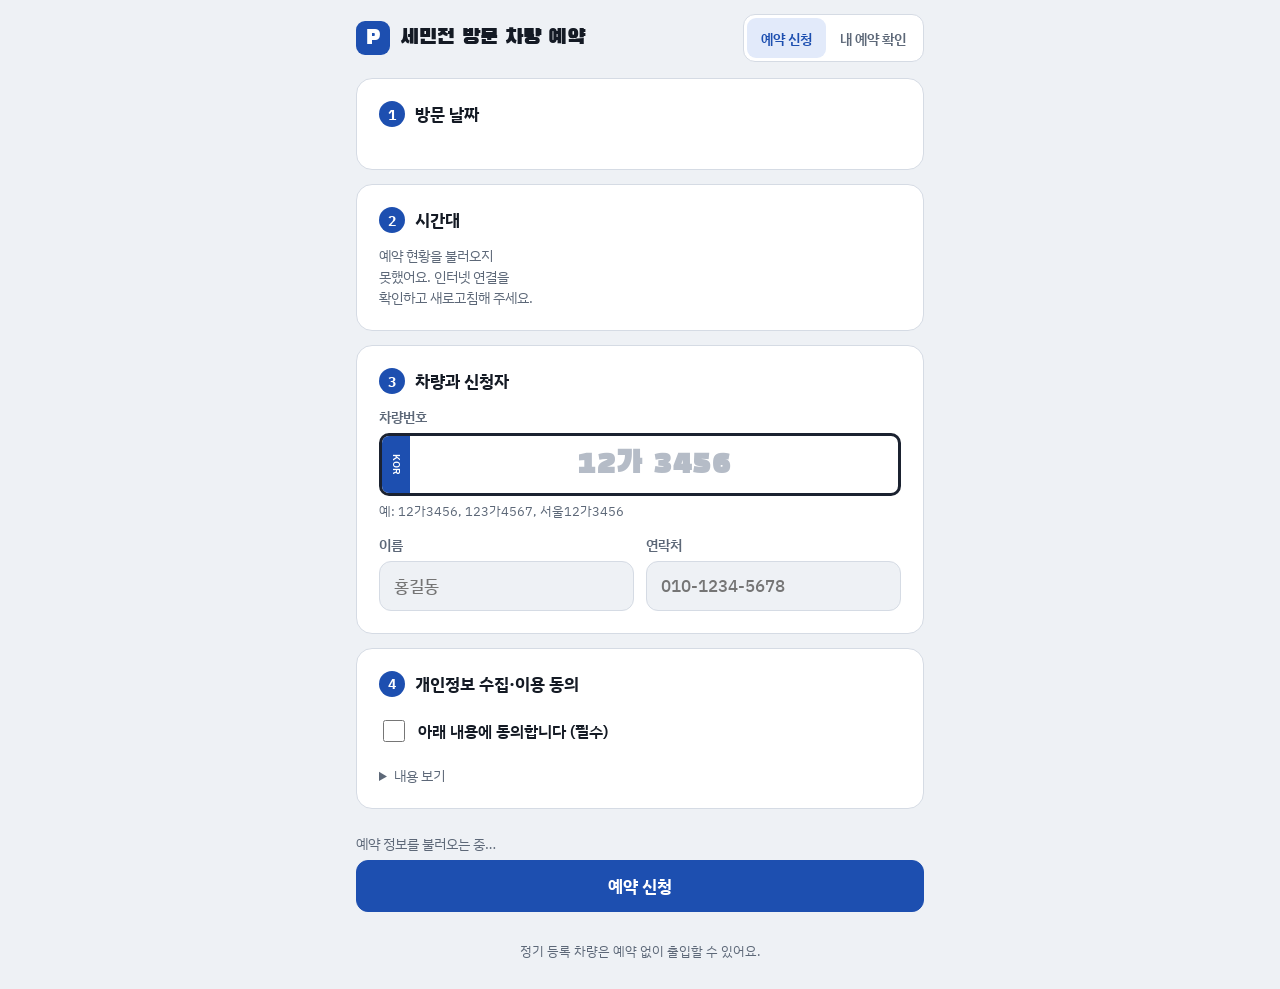
==== apply.html @ b9248f50 "Add files via upload" ====
<!doctype html>
<html lang="ko" data-page="semin">
<head>
  <meta charset="utf-8">
  <meta name="viewport" content="width=device-width, initial-scale=1, viewport-fit=cover">
  <title>세민전 방문 차량 예약 | 한국외국어대학교 글로벌캠퍼스</title>
  <meta name="theme-color" content="#1d4fb0">
  <meta name="description" content="세민전 방문 차량 예약 — 시간대를 고르고 차량번호를 입력하면 출입 예약이 바로 확정됩니다.">
  <link rel="icon" href="icon.svg" type="image/svg+xml">
  <link rel="apple-touch-icon" href="icon-192.png">
  <link rel="preconnect" href="https://fonts.googleapis.com">
  <link rel="stylesheet" href="https://fonts.googleapis.com/css2?family=Black+Han+Sans&family=IBM+Plex+Sans+KR:wght@400;500;600;700&family=IBM+Plex+Mono:wght@500;600&display=swap">
  <link rel="stylesheet" href="semin.css?v=2">
</head>
<body>
<div class="page">
  <header class="top">
    <a class="brand" href="./" title="세민전 안내 페이지로">
      <span class="brand-mark" aria-hidden="true">P</span>
      <span>세민전 방문 차량 예약</span>
    </a>
    <nav class="tabs" aria-label="메뉴">
      <button type="button" id="tabApply" aria-pressed="true">예약 신청</button>
      <button type="button" id="tabMine" aria-pressed="false">내 예약 확인</button>
    </nav>
  </header>

  <div class="notice" id="setupNotice" hidden></div>

  <!-- 예약 신청 -->
  <main id="applyView">
    <section class="step closed" id="closedNote" hidden>
      <h2 id="closedTitle">지금은 세민전 예약을 받지 않아요</h2>
      <p class="muted" id="closedText">예약이 열리면 이 페이지에서 신청할 수 있어요. 이미 한 예약은 [내 예약 확인]에서 볼 수 있어요.</p>
    </section>
    <form id="applyForm" novalidate>
      <section class="step" aria-labelledby="s1">
        <h2 id="s1"><span class="num">1</span>방문 날짜</h2>
        <div class="dates" id="dateStrip" role="radiogroup" aria-label="방문 날짜"></div>
        <p class="date-note" id="dateNote" role="status"></p>
      </section>

      <section class="step" aria-labelledby="s2">
        <h2 id="s2"><span class="num">2</span>시간대</h2>
        <div class="slots" id="slotList" role="radiogroup" aria-label="시간대">
          <p class="muted">예약 현황을 불러오는 중…</p>
        </div>
      </section>

      <section class="step" aria-labelledby="s3">
        <h2 id="s3"><span class="num">3</span>차량과 신청자</h2>
        <label class="field">차량번호
          <div class="plate">
            <span class="strip" aria-hidden="true">KOR</span>
            <input id="fPlate" autocomplete="off" spellcheck="false" placeholder="12가 3456" required>
          </div>
          <span class="hint" id="plateHint">예: 12가3456, 123가4567, 서울12가3456</span>
        </label>
        <div class="two">
          <label class="field">이름
            <input id="fName" autocomplete="name" maxlength="30" placeholder="홍길동" required>
          </label>
          <label class="field">연락처
            <input id="fPhone" type="tel" inputmode="numeric" autocomplete="tel" placeholder="010-1234-5678" maxlength="13" required>
          </label>
        </div>
      </section>

      <section class="step" aria-labelledby="s4">
        <h2 id="s4"><span class="num">4</span>개인정보 수집·이용 동의</h2>
        <label class="agree">
          <input type="checkbox" id="fAgree">
          <span>아래 내용에 동의합니다 (필수)</span>
        </label>
        <details class="terms">
          <summary>내용 보기</summary>
          <table>
            <tr><th>수집 항목</th><td>이름, 연락처, 차량번호, 방문 날짜·시간대</td></tr>
            <tr><th>이용 목적</th><td>세민전 방문 차량 출입 확인, 예약 관련 연락</td></tr>
            <tr><th>보관 기간</th><td>이름·연락처는 방문일로부터 30일 후 삭제</td></tr>
          </table>
          <p>동의하지 않으실 수 있으며, 이 경우 예약 신청을 할 수 없습니다.</p>
        </details>
      </section>

      <div class="submit-bar">
        <p class="summary" id="summary">시간대를 골라 주세요.</p>
        <p class="form-error" id="formError" role="alert"></p>
        <button type="submit" class="primary" id="submitBtn">예약 신청</button>
      </div>
    </form>
  </main>

  <!-- 신청 완료 -->
  <main id="doneView" hidden>
    <section class="ticket" aria-labelledby="doneTitle">
      <div class="ticket-head">
        <span class="check" aria-hidden="true">✓</span>
        <h2 id="doneTitle">예약이 확정됐어요</h2>
      </div>
      <dl class="ticket-body">
        <div><dt>예약번호</dt><dd class="mono" id="dCode"></dd></div>
        <div><dt>행사</dt><dd id="dEvent"></dd></div>
        <div><dt>방문 날짜</dt><dd id="dDate"></dd></div>
        <div><dt>시간대</dt><dd id="dSlot"></dd></div>
        <div><dt>차량번호</dt><dd><span class="mini-plate" id="dPlate"></span></dd></div>
      </dl>
      <p class="ticket-foot">예약한 시간대에 오시면 번호판 확인 후 바로 들어오실 수 있어요. 번호판 인식이 어려울 때는 <b>실시간 예약확인증</b>을 보여 주세요.</p>
    </section>
    <button type="button" class="primary pass-go" id="passBtn">실시간 예약확인증 열기</button>
    <div class="row-buttons">
      <button type="button" class="primary" id="againBtn">다른 예약 신청</button>
      <button type="button" id="toMineBtn">내 예약 확인·취소</button>
    </div>
  </main>

  <!-- 내 예약 확인·취소 -->
  <main id="mineView" hidden>
    <section class="step" aria-labelledby="m1">
      <h2 id="m1">내 예약 확인·취소</h2>
      <p class="muted">신청할 때 입력한 차량번호와 연락처를 넣어 주세요.</p>
      <form id="mineForm" class="two" novalidate>
        <label class="field">차량번호<input id="mPlate" autocomplete="off" placeholder="12가 3456"></label>
        <label class="field">연락처<input id="mPhone" type="tel" inputmode="numeric" placeholder="010-1234-5678" maxlength="13"></label>
        <button type="submit" class="primary wide" id="mineBtn">조회</button>
      </form>
      <p class="form-error" id="mineError" role="alert"></p>
      <div id="mineList"></div>
    </section>
  </main>

  <footer class="foot">
    <span id="footSlots"></span>
    <span>정기 등록 차량은 예약 없이 출입할 수 있어요.</span>
  </footer>
</div>

<script src="supabase.js"></script>
<script src="config.js"></script>
<script src="stats.js?v=2"></script>
<script src="semin.js?v=3"></script>
</body>
</html>
---- semin.css ----
/* =========================================================
   방문 차량 예약 — 신청 페이지 (모바일 우선, 확인 앱과 같은 색·글꼴)
   ========================================================= */
:root {
  --bg: #eef1f5; --surface: #ffffff; --ink: #141a24; --muted: #5d6878; --line: #d5dbe4;
  --plate: #ffffff; --plate-ink: #0d1117; --plate-edge: #1b2230;
  --accent: #1d4fb0; --accent-ink: #ffffff; --accent-soft: #e2eafa;
  --ok: #157a46; --ok-soft: #dff3e8; --warn: #9a5b00; --warn-soft: #fbefd9; --bad: #b3261e; --bad-soft: #fbe3e1;
  --display: "Black Han Sans", "IBM Plex Sans KR", "Apple SD Gothic Neo", "Malgun Gothic", sans-serif;
  --body: "IBM Plex Sans KR", "Apple SD Gothic Neo", "Malgun Gothic", system-ui, sans-serif;
  --mono: "IBM Plex Mono", ui-monospace, Menlo, monospace;
  color-scheme: light;
}
@media (prefers-color-scheme: dark) {
  :root {
    --bg: #0f131a; --surface: #171d27; --ink: #e7ecf3; --muted: #97a2b3; --line: #2a3342;
    --plate: #f2f4f7; --plate-ink: #0d1117; --plate-edge: #000000;
    --accent: #6f9cff; --accent-ink: #0b1220; --accent-soft: #1c2a47;
    --ok: #5fd39a; --ok-soft: #133224; --warn: #f0b860; --warn-soft: #3a2a10; --bad: #ff8a80; --bad-soft: #3d1a18;
    color-scheme: dark;
  }
}
[hidden] { display: none !important; }
* { box-sizing: border-box; }
html, body { margin: 0; }
body { background: var(--bg); color: var(--ink); font-family: var(--body); font-size: 16px; line-height: 1.5; word-break: keep-all; overflow-wrap: anywhere; -webkit-tap-highlight-color: transparent; }
button, input { font: inherit; color: inherit; }

.page {
  max-width: 600px; margin: 0 auto; display: grid; gap: 16px;
  padding-top: max(14px, env(safe-area-inset-top)); padding-bottom: max(28px, env(safe-area-inset-bottom));
  padding-left: max(16px, env(safe-area-inset-left)); padding-right: max(16px, env(safe-area-inset-right));
}

/* ---------- 머리글 ---------- */
.top { display: flex; align-items: center; justify-content: space-between; gap: 12px; flex-wrap: wrap; }
.brand { display: flex; align-items: center; gap: 10px; font-family: var(--display); font-size: 22px; }
a.brand { color: inherit; text-decoration: none; }
.brand-mark { width: 34px; height: 34px; border-radius: 9px; display: grid; place-items: center; background: var(--accent); color: var(--accent-ink); font-size: 20px; }
.tabs { display: inline-flex; background: var(--surface); border: 1px solid var(--line); border-radius: 12px; padding: 3px; }
.tabs button { border: 0; background: transparent; padding: 0 14px; min-height: 40px; border-radius: 9px; font-size: 14px; font-weight: 600; color: var(--muted); cursor: pointer; }
.tabs button[aria-pressed="true"] { background: var(--accent-soft); color: var(--accent); }
.notice { font-size: 14px; background: var(--warn-soft); border: 1px solid var(--warn); border-radius: 10px; padding: 12px 14px; }

/* ---------- 단계 카드 ---------- */
form#applyForm { display: grid; gap: 14px; }
.step { background: var(--surface); border: 1px solid var(--line); border-radius: 16px; padding: 18px 16px; display: grid; gap: 12px; }
.step h2 { margin: 0; font-size: 17px; font-weight: 700; display: flex; align-items: center; gap: 10px; }
.num { width: 26px; height: 26px; border-radius: 50%; display: inline-grid; place-items: center; background: var(--accent); color: var(--accent-ink); font-size: 14px; font-weight: 700; flex: none; }
.muted { color: var(--muted); margin: 0; font-size: 14px; }

/* 날짜 띠: 가로로 밀어서 고르기 */
.dates { display: flex; gap: 8px; overflow-x: auto; padding: 2px 2px 6px; margin: 0 -2px; scroll-snap-type: x proximity; -webkit-overflow-scrolling: touch; }
.date-chip { flex: none; scroll-snap-align: start; width: 64px; min-height: 72px; border-radius: 12px; border: 1px solid var(--line); background: var(--surface); display: grid; place-items: center; align-content: center; gap: 2px; cursor: pointer; padding: 6px 0; }
.date-chip .dw { font-size: 12px; color: var(--muted); }
.date-chip .dd { font-family: var(--mono); font-size: 20px; font-weight: 600; font-variant-numeric: tabular-nums; }
.date-chip .dl { font-size: 11px; color: var(--muted); }
.date-chip.sun .dw { color: var(--bad); } .date-chip.sat .dw { color: var(--accent); }
.date-chip:disabled { opacity: .4; cursor: not-allowed; }
/* 공개 예정 날짜: 흐리게 + 아래에 "10/21(수) 14시 오픈" */
.date-col { flex: none; width: 64px; display: grid; justify-items: stretch; align-content: start; gap: 5px; scroll-snap-align: start; }
.date-col .date-chip { width: 100%; }
.date-chip.sched { opacity: .42; border-style: dashed; cursor: default; }
.date-open { font-size: 11px; line-height: 1.3; font-weight: 700; text-align: center; color: var(--warn); white-space: nowrap; letter-spacing: -.02em; }
/* 세 시간대가 모두 찬 날: 붉은색 · 교내 행사 등 예약을 받지 않는 날: 회색(누를 수 없음) */
.date-chip.full { border-color: var(--line); background: var(--surface); }
.date-chip.full .dd, .date-chip.full .dw, .date-chip.full .dl { color: var(--muted); }
.date-full { font-size: 11px; line-height: 1.3; font-weight: 700; text-align: center; color: var(--bad); }
.date-chip.blocked, .date-chip.blocked:disabled { opacity: 1; background: var(--bg); border-color: var(--line); cursor: not-allowed; }
.date-chip.blocked .dw, .date-chip.blocked .dd, .date-chip.blocked .dl { color: var(--muted); opacity: .6; }
.date-chip.blocked .dd { text-decoration: line-through; text-decoration-thickness: 1.5px; }
.date-block { font-size: 11px; line-height: 1.3; font-weight: 700; text-align: center; color: var(--muted); letter-spacing: -.03em; }
.date-note { margin: 0; font-size: 14px; font-weight: 600; color: var(--warn); }
.date-note:empty { display: none; }
#applyForm.dates-only > section:nth-of-type(n+3), #applyForm.dates-only .submit-bar { display: none; }
.period { margin: 0; font-size: 14px; color: var(--muted); }
.period b { color: var(--ink); }
.closed h2 { color: var(--bad); }
.date-chip[aria-checked="true"] { background: var(--accent); border-color: var(--accent); color: var(--accent-ink); }
.date-chip[aria-checked="true"] .dw, .date-chip[aria-checked="true"] .dl { color: var(--accent-ink); }
.date-chip.full[aria-checked="true"] .dd, .date-chip.full[aria-checked="true"] .dw, .date-chip.full[aria-checked="true"] .dl { color: var(--accent-ink); }
.other-date { display: flex; align-items: center; gap: 10px; font-size: 14px; color: var(--muted); flex-wrap: wrap; }
.other-date input { min-height: 40px; border: 1px solid var(--line); border-radius: 10px; padding: 0 10px; background: var(--bg); }

/* 시간대 카드 */
.slots { display: grid; gap: 8px; }
.slot { display: grid; grid-template-columns: 1fr auto; align-items: center; gap: 4px 12px; text-align: left; min-height: 64px; padding: 10px 14px; border-radius: 12px; border: 1px solid var(--line); background: var(--surface); cursor: pointer; }
.slot .time { font-family: var(--mono); font-size: 18px; font-weight: 600; font-variant-numeric: tabular-nums; white-space: nowrap; }
.slot .left { font-size: 14px; font-weight: 600; color: var(--ok); white-space: nowrap; }
.slot .bar { grid-column: 1 / -1; height: 5px; border-radius: 99px; background: var(--line); overflow: hidden; }
.slot .bar i { display: block; height: 100%; background: var(--ok); border-radius: 99px; }
.slot.few .left { color: var(--warn); } .slot.few .bar i { background: var(--warn); }
.slot[aria-checked="true"] { border: 2px solid var(--accent); background: var(--accent-soft); padding: 9px 13px; }
.slot:disabled { cursor: not-allowed; opacity: .55; }
.slot:disabled .left { color: var(--muted); }
.slot.pre { opacity: .42; border-style: dashed; }
.slot.pre .left { color: var(--warn); }
.slot.full .bar i { background: var(--bad); }   /* 마감: 신청 안 받음과 같은 흐린 칸, 막대만 붉게 */

/* 입력 */
.field { display: grid; gap: 6px; font-size: 14px; font-weight: 600; color: var(--muted); min-width: 0; }
.field > input { min-height: 50px; border: 1px solid var(--line); border-radius: 12px; padding: 0 14px; background: var(--bg); font-size: 17px; font-weight: 500; color: var(--ink); min-width: 0; width: 100%; }
.field .hint { font-weight: 400; font-size: 13px; }
.field .hint.err { color: var(--bad); }
.two { display: grid; grid-template-columns: 1fr 1fr; gap: 12px; }
@media (max-width: 420px) { .two { grid-template-columns: 1fr; } }
.plate { display: flex; align-items: stretch; background: var(--plate); border: 3px solid var(--plate-edge); border-radius: 10px; overflow: hidden; }
.plate .strip { width: 28px; flex: none; background: #1d4fb0; color: #ffffff; display: grid; place-items: center; font: 600 10px/1.1 var(--body); writing-mode: vertical-rl; }
.plate input { flex: 1; min-width: 0; border: 0; outline: 0; background: transparent; color: var(--plate-ink); font-family: var(--display); font-size: 30px; letter-spacing: .05em; text-align: center; padding: 6px; }
.plate input::placeholder { color: #b5bcc7; }
.plate:focus-within, .field > input:focus, .other-date input:focus { outline: 3px solid var(--accent); outline-offset: 2px; }

.agree { display: flex; align-items: center; gap: 10px; font-weight: 600; cursor: pointer; min-height: 44px; }
.agree input { width: 22px; height: 22px; accent-color: var(--accent); flex: none; }
.terms summary { cursor: pointer; font-size: 14px; color: var(--muted); }
.terms table { width: 100%; border-collapse: collapse; margin-top: 8px; font-size: 14px; }
.terms th { text-align: left; width: 84px; color: var(--muted); font-weight: 600; padding: 6px 8px 6px 0; vertical-align: top; }
.terms td { padding: 6px 0; border-bottom: 1px solid var(--line); }
.terms p { font-size: 13px; color: var(--muted); margin: 8px 0 0; }

/* 신청 버튼 영역: 휴대폰에서는 화면 아래에 붙어 있음 */
.submit-bar { position: sticky; bottom: 0; z-index: 5; background: var(--bg); padding: 10px 0 max(6px, env(safe-area-inset-bottom)); display: grid; gap: 6px; border-top: 1px solid var(--line); }
.summary { margin: 0; font-size: 14px; color: var(--muted); }
.summary b { color: var(--ink); }
.form-error { margin: 0; font-size: 14px; color: var(--bad); font-weight: 600; }
.form-error:empty { display: none; }

button.primary, button { min-height: 52px; border-radius: 12px; border: 1px solid var(--line); background: var(--surface); font-weight: 700; font-size: 17px; cursor: pointer; padding: 0 18px; }
button.primary { background: var(--accent); border-color: var(--accent); color: var(--accent-ink); }
button:disabled { opacity: .55; cursor: default; }
button:focus-visible, .date-chip:focus-visible, .slot:focus-visible { outline: 3px solid var(--accent); outline-offset: 2px; }
.wide { grid-column: 1 / -1; }

/* 완료 티켓 */
.ticket { background: var(--surface); border: 1px solid var(--line); border-radius: 18px; overflow: hidden; }
.ticket-head { background: var(--ok-soft); padding: 22px 18px; display: flex; align-items: center; gap: 14px; border-bottom: 2px dashed var(--line); }
.ticket-head h2 { margin: 0; font-family: var(--display); font-weight: 400; font-size: 26px; color: var(--ok); }
.check { width: 40px; height: 40px; border-radius: 50%; background: var(--ok); color: var(--ok-soft); display: grid; place-items: center; font-size: 22px; font-weight: 700; flex: none; }
.ticket-body { margin: 0; padding: 18px; display: grid; gap: 12px; }
.ticket-body div { display: grid; grid-template-columns: 90px 1fr; align-items: center; }
.ticket-body dt { color: var(--muted); font-size: 14px; }
.ticket-body dd { margin: 0; font-size: 18px; font-weight: 600; }
.mono { font-family: var(--mono); letter-spacing: .08em; }
.ticket-foot { margin: 0; padding: 0 18px 18px; font-size: 14px; color: var(--muted); }
.mini-plate { display: inline-block; font-family: var(--display); font-weight: 400; font-size: 20px; letter-spacing: .05em; color: var(--plate-ink); background: var(--plate); border: 2px solid var(--plate-edge); border-radius: 6px; padding: 1px 10px; }
.row-buttons { display: grid; grid-template-columns: 1fr 1fr; gap: 10px; }

/* 내 예약 */
#mineForm { align-items: end; }
.my-item { display: grid; grid-template-columns: 1fr auto; gap: 4px 12px; align-items: center; padding: 12px 0; border-top: 1px solid var(--line); }
.my-item .when { font-weight: 700; }
.ev-tag { display: inline-block; margin-left: 4px; padding: 1px 8px; border-radius: 99px; background: var(--accent-soft); color: var(--accent); font-size: 12px; font-weight: 700; vertical-align: 2px; }
.my-item .meta { font-size: 13px; color: var(--muted); }
.my-item .acts { grid-row: 1 / span 2; grid-column: 2; display: flex; gap: 8px; }
.my-item button { min-height: 44px; font-size: 14px; padding: 0 14px; }
.my-item button.to-pass { color: var(--accent); border-color: var(--accent); }
button.pass-go { width: 100%; margin-bottom: 10px; }
.my-item button.arm { color: var(--bad); border-color: var(--bad); }
.my-item.gone { opacity: .5; }
.my-item .no-cancel { display: inline-flex; align-items: center; min-height: 44px; padding: 0 12px; font-size: 13px; font-weight: 700; color: var(--muted); border: 1px dashed var(--line); border-radius: 12px; white-space: nowrap; }
.my-item .started-note { grid-column: 1 / -1; font-size: 13px; font-weight: 600; color: var(--warn); }

.foot { display: grid; gap: 2px; font-size: 13px; color: var(--muted); text-align: center; padding-top: 6px; }

@media (min-width: 640px) {
  .step { padding: 22px 22px; }
  .slots { grid-template-columns: repeat(3, 1fr); }
  .slot { grid-template-columns: 1fr; text-align: center; justify-items: center; }
  .slot .time { font-size: 16px; }
  .slot .bar { width: 100%; }
  .submit-bar { position: static; border-top: 0; background: transparent; }
}
}

/* ---------- 세민전 신청 페이지 추가분 ---------- */
.date-ev { font-size: 11px; line-height: 1.3; font-weight: 700; text-align: center; color: var(--accent); }
.foot a { color: inherit; }
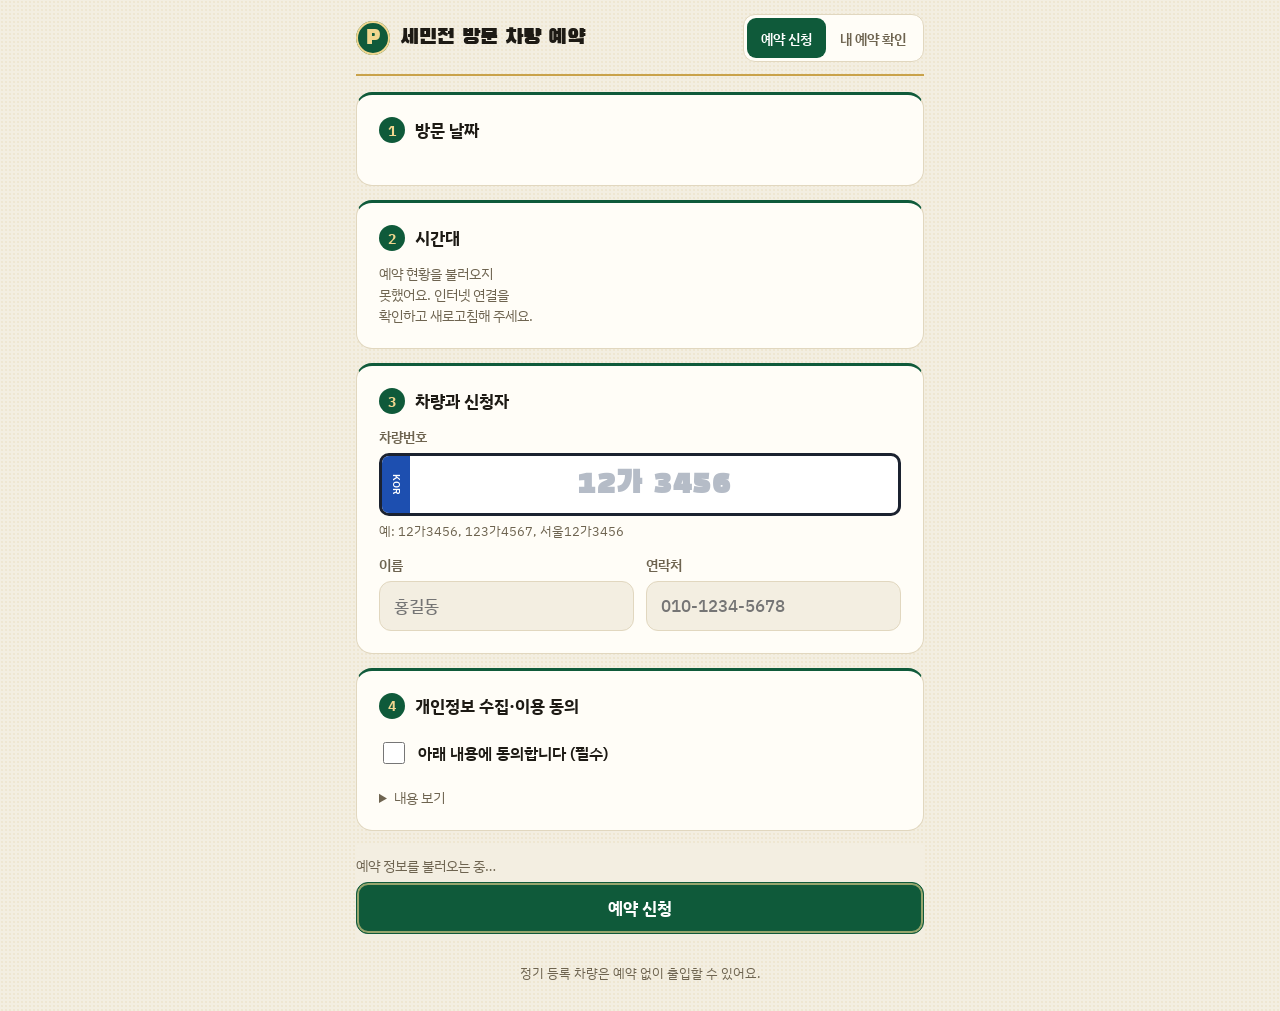
==== commit cd2092c7: "Add files via upload" ====
--- a/apply.html
+++ b/apply.html
@@ -4,13 +4,13 @@
   <meta charset="utf-8">
   <meta name="viewport" content="width=device-width, initial-scale=1, viewport-fit=cover">
   <title>세민전 방문 차량 예약 | 한국외국어대학교 글로벌캠퍼스</title>
-  <meta name="theme-color" content="#1d4fb0">
+  <meta name="theme-color" content="#0f5a3a">
   <meta name="description" content="세민전 방문 차량 예약 — 시간대를 고르고 차량번호를 입력하면 출입 예약이 바로 확정됩니다.">
   <link rel="icon" href="icon.svg" type="image/svg+xml">
   <link rel="apple-touch-icon" href="icon-192.png">
   <link rel="preconnect" href="https://fonts.googleapis.com">
   <link rel="stylesheet" href="https://fonts.googleapis.com/css2?family=Black+Han+Sans&family=IBM+Plex+Sans+KR:wght@400;500;600;700&family=IBM+Plex+Mono:wght@500;600&display=swap">
-  <link rel="stylesheet" href="semin.css?v=2">
+  <link rel="stylesheet" href="semin.css?v=3">
 </head>
 <body>
 <div class="page">
--- a/semin.css
+++ b/semin.css
@@ -175,3 +175,22 @@
 /* ---------- 세민전 신청 페이지 추가분 ---------- */
 .date-ev { font-size: 11px; line-height: 1.3; font-weight: 700; text-align: center; color: var(--accent); }
 .foot a { color: inherit; }
+
+/* ====================================================================
+   세민전 색상 테마 · 크림 & 그린 (대문 페이지 카지노 컨셉에 맞춤 · 2026-11-04)
+   ==================================================================== */
+:root, :root:not(#x) { --bg: #f3eee1; --surface: #fffdf7; --ink: #1d1a14; --muted: #6e6450; --line: #e1d7bf;
+  --accent: #0f5a3a; --accent-ink: #ffffff; --accent-soft: #e1eee4; --chip: #b3262b; --gold: #c9a24a; color-scheme: light; }
+@media (prefers-color-scheme: dark) { :root { --bg: #f3eee1; --surface: #fffdf7; --ink: #1d1a14; --muted: #6e6450; --line: #e1d7bf; --accent: #0f5a3a; --accent-ink: #fff; --accent-soft: #e1eee4;
+  --ok: #157a46; --ok-soft: #dff3e8; --warn: #9a5b00; --warn-soft: #fbefd9; --bad: #b3261e; --bad-soft: #fbe3e1; --plate: #fff; color-scheme: light; } }
+body { background: radial-gradient(rgba(201,162,74,.10) 1px, transparent 1px) 0 0 / 4px 4px, var(--bg); }
+.top { border-bottom: 2px solid var(--gold); padding-bottom: 12px; }
+.brand-mark { background: var(--accent); color: #f1d78f; border-radius: 50%; box-shadow: inset 0 0 0 2px #f1d78f; }
+.tabs button[aria-pressed="true"] { background: var(--accent); color: #fff; }
+.step { border-color: var(--line); border-top: 3px solid var(--accent); }
+.num { background: var(--accent); color: #f1d78f; }
+button.primary { background: var(--accent); border-color: var(--accent); box-shadow: inset 0 0 0 2px rgba(241,215,143,.6); }
+.date-chip[aria-checked="true"] { background: var(--accent); border-color: var(--accent); }
+.date-ev { color: var(--chip); }
+.submit-bar { background: var(--bg); border-top-color: var(--gold); }
+.ticket-head { background: #e1eee4; }
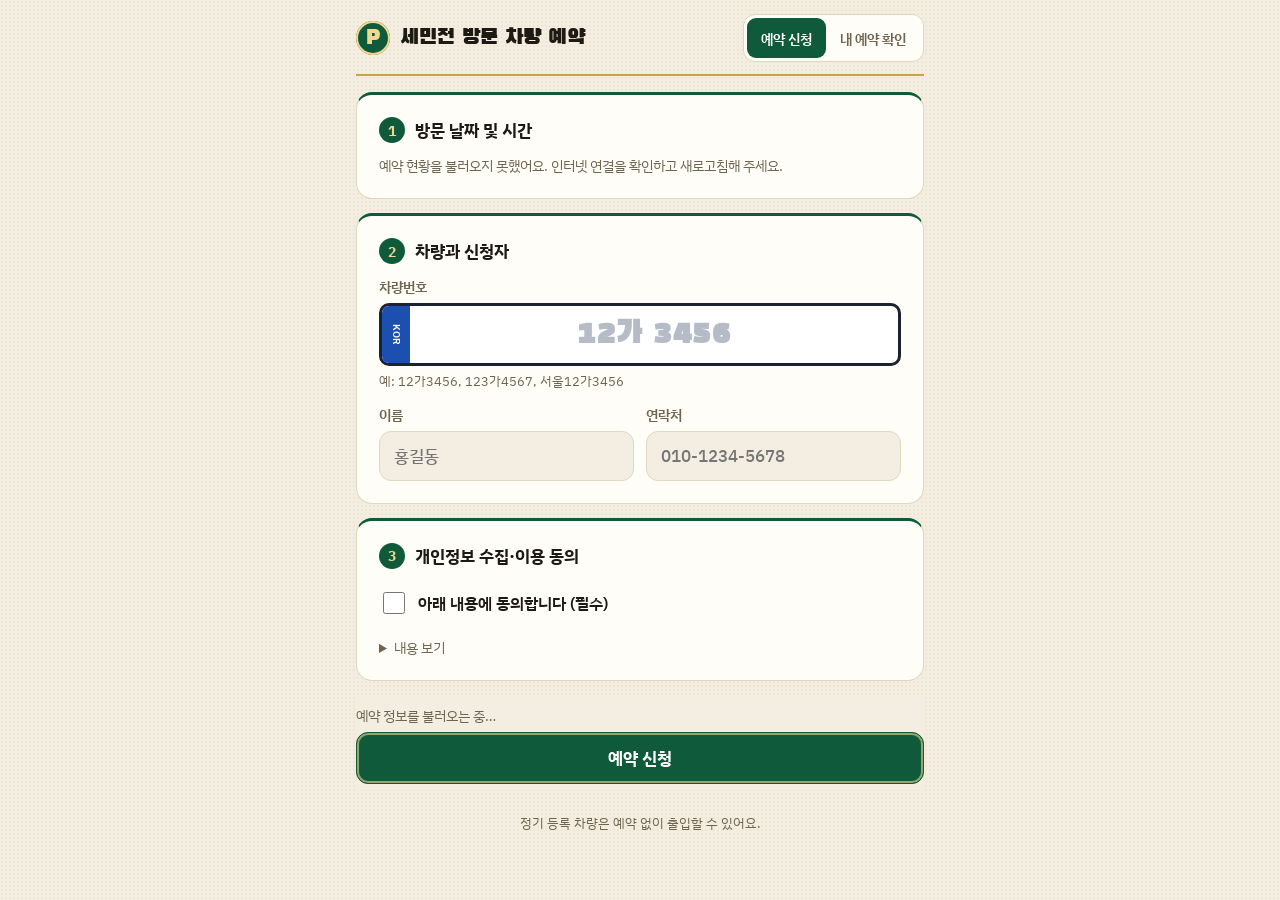
==== commit e115b53c: "Add files via upload" ====
--- a/apply.html
+++ b/apply.html
@@ -10,7 +10,7 @@
   <link rel="apple-touch-icon" href="icon-192.png">
   <link rel="preconnect" href="https://fonts.googleapis.com">
   <link rel="stylesheet" href="https://fonts.googleapis.com/css2?family=Black+Han+Sans&family=IBM+Plex+Sans+KR:wght@400;500;600;700&family=IBM+Plex+Mono:wght@500;600&display=swap">
-  <link rel="stylesheet" href="semin.css?v=3">
+  <link rel="stylesheet" href="semin.css?v=4">
 </head>
 <body>
 <div class="page">
@@ -35,20 +35,15 @@
     </section>
     <form id="applyForm" novalidate>
       <section class="step" aria-labelledby="s1">
-        <h2 id="s1"><span class="num">1</span>방문 날짜</h2>
-        <div class="dates" id="dateStrip" role="radiogroup" aria-label="방문 날짜"></div>
+        <h2 id="s1"><span class="num">1</span>방문 날짜 및 시간</h2>
+        <div class="slots single" id="slotList" aria-label="방문 날짜 및 시간">
+          <p class="muted">예약 현황을 불러오는 중…</p>
+        </div>
         <p class="date-note" id="dateNote" role="status"></p>
       </section>
 
-      <section class="step" aria-labelledby="s2">
-        <h2 id="s2"><span class="num">2</span>시간대</h2>
-        <div class="slots" id="slotList" role="radiogroup" aria-label="시간대">
-          <p class="muted">예약 현황을 불러오는 중…</p>
-        </div>
-      </section>
-
       <section class="step" aria-labelledby="s3">
-        <h2 id="s3"><span class="num">3</span>차량과 신청자</h2>
+        <h2 id="s3"><span class="num">2</span>차량과 신청자</h2>
         <label class="field">차량번호
           <div class="plate">
             <span class="strip" aria-hidden="true">KOR</span>
@@ -67,7 +62,7 @@
       </section>
 
       <section class="step" aria-labelledby="s4">
-        <h2 id="s4"><span class="num">4</span>개인정보 수집·이용 동의</h2>
+        <h2 id="s4"><span class="num">3</span>개인정보 수집·이용 동의</h2>
         <label class="agree">
           <input type="checkbox" id="fAgree">
           <span>아래 내용에 동의합니다 (필수)</span>
@@ -84,7 +79,7 @@
       </section>
 
       <div class="submit-bar">
-        <p class="summary" id="summary">시간대를 골라 주세요.</p>
+        <p class="summary" id="summary">예약 정보를 불러오는 중…</p>
         <p class="form-error" id="formError" role="alert"></p>
         <button type="submit" class="primary" id="submitBtn">예약 신청</button>
       </div>
@@ -138,6 +133,6 @@
 <script src="supabase.js"></script>
 <script src="config.js"></script>
 <script src="stats.js?v=2"></script>
-<script src="semin.js?v=3"></script>
+<script src="semin.js?v=4"></script>
 </body>
 </html>
--- a/semin.css
+++ b/semin.css
@@ -194,3 +194,13 @@
 .date-ev { color: var(--chip); }
 .submit-bar { background: var(--bg); border-top-color: var(--gold); }
 .ticket-head { background: #e1eee4; }
+
+/* 방문 날짜 및 시간 — 시간대가 하나면 고르지 않고 안내 칸으로 (2026-11-04) */
+.slots.single { grid-template-columns: 1fr !important; }
+.slots.single .slot { grid-template-columns: 1fr auto !important; text-align: left !important; justify-items: stretch !important; }
+.slot.fixed { cursor: default; border: 2px solid var(--accent); background: var(--accent-soft); padding: 12px 14px; }
+.slot.fixed:disabled, .slot.fixed.off { border: 1px solid var(--line); background: var(--surface); }
+.slot .vday { display: block; margin-bottom: 2px; font-family: var(--body); font-size: 15px; font-weight: 700; color: var(--accent); }
+.slot.fixed .time { font-size: 22px; }
+.slots.single .slot > * { min-width: 0; }
+.slots.single .slot .left { white-space: normal; text-align: right; }
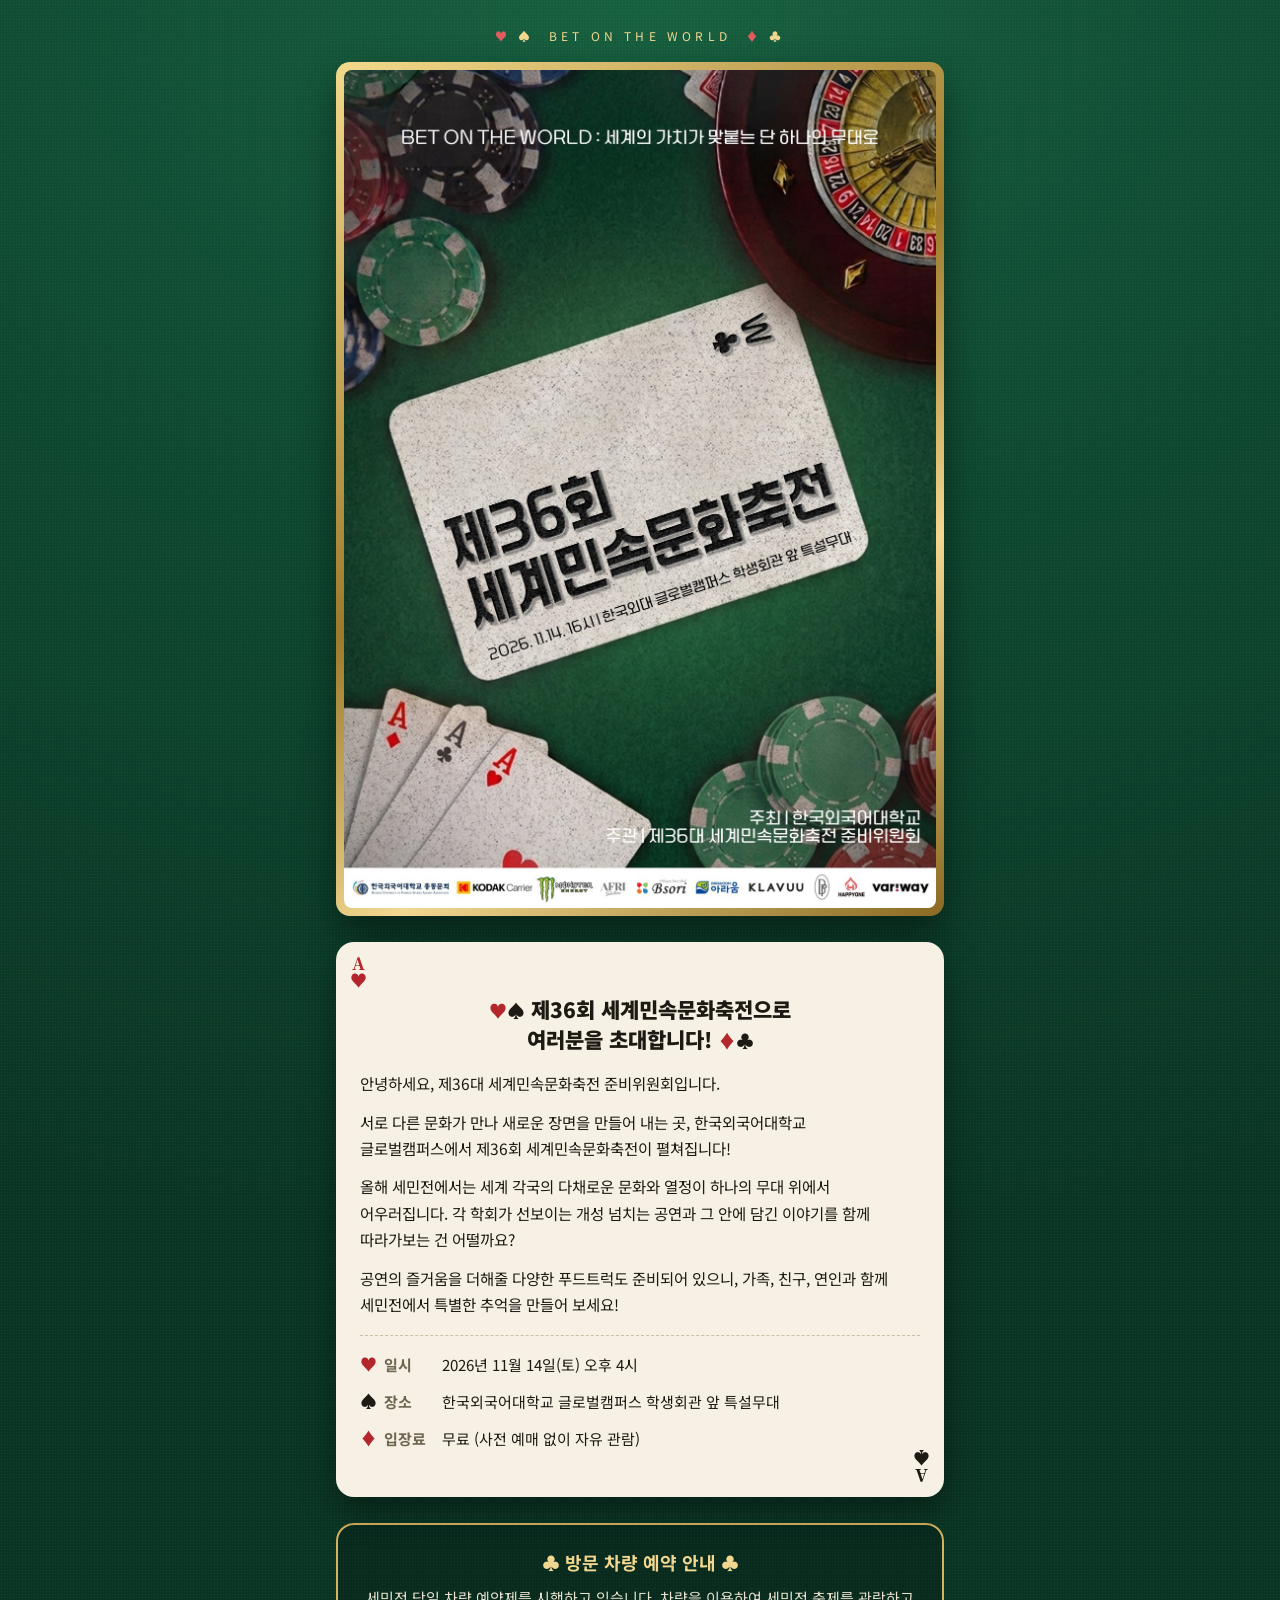
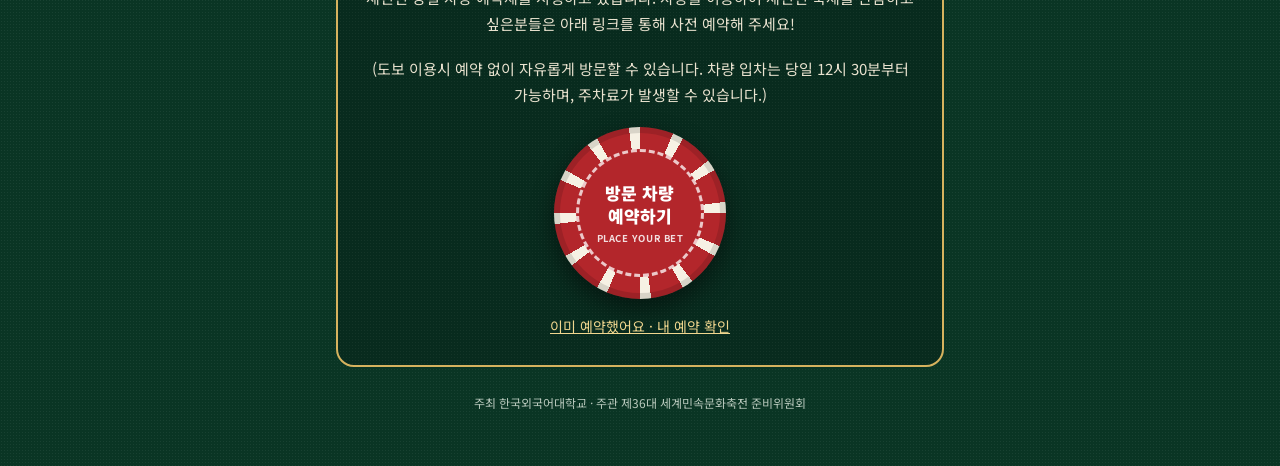
==== commit 13aafe6e: "Add files via upload" ====
--- a/apply.html
+++ b/apply.html
@@ -11,6 +11,16 @@
   <link rel="preconnect" href="https://fonts.googleapis.com">
   <link rel="stylesheet" href="https://fonts.googleapis.com/css2?family=Black+Han+Sans&family=IBM+Plex+Sans+KR:wght@400;500;600;700&family=IBM+Plex+Mono:wght@500;600&display=swap">
   <link rel="stylesheet" href="semin.css?v=4">
+  <script>
+    // 대문 페이지의 [방문 차량 예약하기] 버튼을 거쳐 들어온 경우에만 신청 화면을 엶 (주소를 직접 열면 대문으로)
+    //  · "내 예약 확인"(apply.html#mine)은 언제든 바로 열림 · 같은 탭에서 3시간 동안 유지
+    (function () {
+      try {
+        if (/^#mine/.test(location.hash)) return;
+        if (Date.now() - (+sessionStorage.getItem("semin-gate") || 0) > 3 * 3600 * 1000) location.replace("./");
+      } catch (e) {}
+    })();
+  </script>
 </head>
 <body>
 <div class="page">
@@ -133,6 +143,6 @@
 <script src="supabase.js"></script>
 <script src="config.js"></script>
 <script src="stats.js?v=2"></script>
-<script src="semin.js?v=4"></script>
+<script src="semin.js?v=5"></script>
 </body>
 </html>
